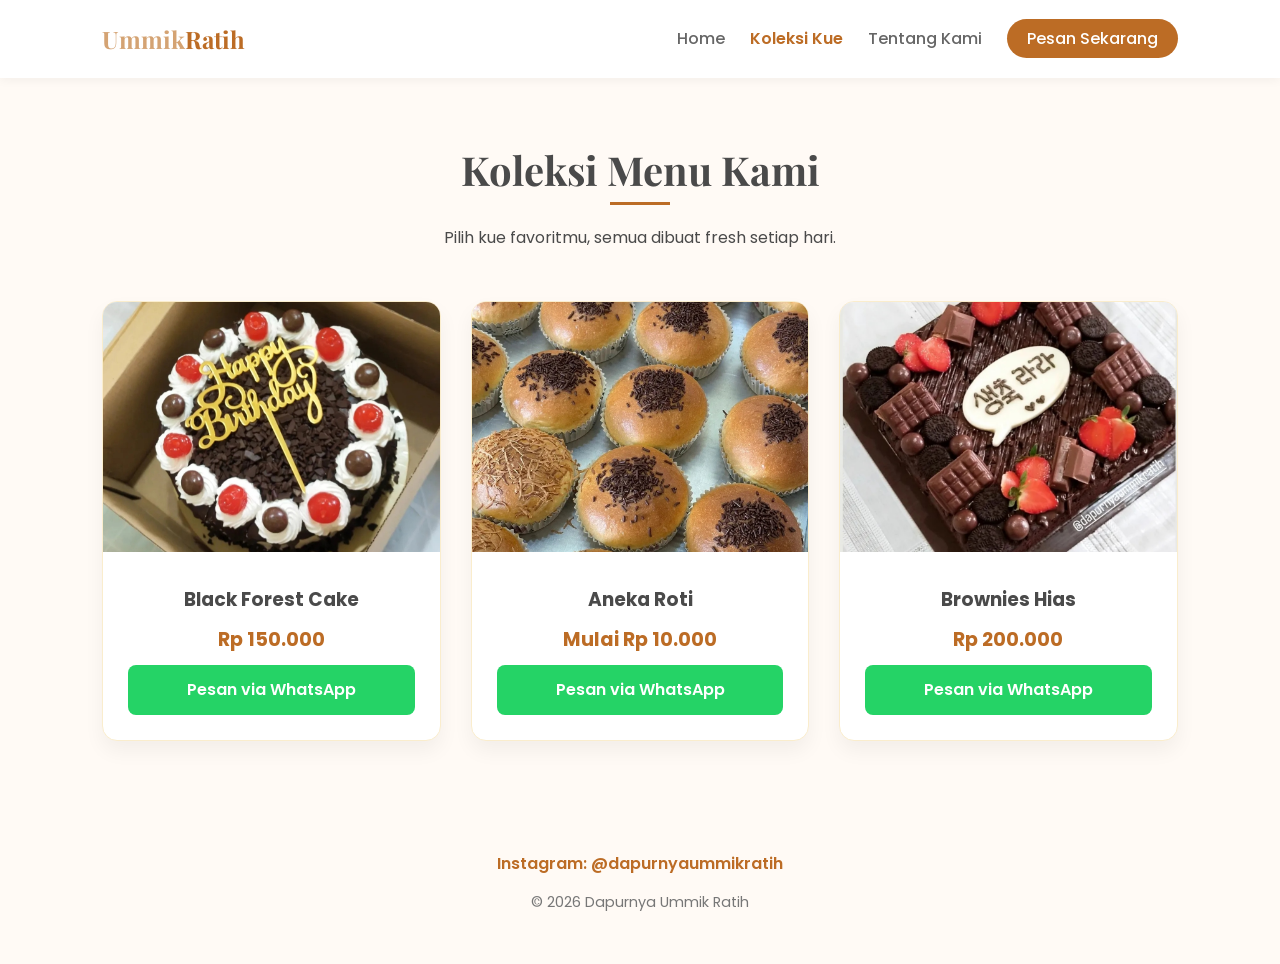
==== MenuMIC.html @ d7e81b3b "Enhance MenuMIC.html with footer updates Added social media link and back-to-top button." ====
<!DOCTYPE html>
<html lang="id">
<head>
    <meta charset="UTF-8">
    <meta name="viewport" content="width=device-width, initial-scale=1.0">
    <title>Koleksi Menu | Dapurnya Ummik ratih</title>
    <meta name="description" content="Dapurnya Ummik ratih - Menyediakan berbagai kue basah, brownies hias, dan roti sobek premium. Fresh setiap hari dan menerima pesanan custom.">
    <meta name="keywords" content="kue brownies, roti sobek, kue basah, dapurnya ummik ratih, toko kue online">
    <link rel="stylesheet" href="StyleMIC.css">
    <link href="https://fonts.googleapis.com/css2?family=Playfair+Display:wght@700&family=Poppins:wght@300;400;600&display=swap" rel="stylesheet">
</head>
<body>

    <header>
        <nav class="navbar">
            <div class="logo">Ummik<span>Ratih</span></div>
            <ul class="nav-links">
                <li><a href="index.html">Home</a></li>
                <li><a href="MenuMIC.html" style="color: #bc6c25; font-weight: 600;">Koleksi Kue</a></li>
                <li><a href="TentangMIC.html">Tentang Kami</a></li>
                <li><a href="#" class="btn-contact">Pesan Sekarang</a></li>
            </ul>
        </nav>
    </header>

    <main class="katalog-page">
        <section class="katalog-header">
            <h2>Koleksi Menu Kami</h2>
            <div class="underline"></div>
            <p>Pilih kue favoritmu, semua dibuat fresh setiap hari.</p>
        </section>
        
        <div class="menu-grid">
            <div class="menu-card">
                <div class="card-img">
                    <img src="kue2.jpeg" alt="Black Forest Cake">
                </div>
                <div class="menu-info">
                    <h3>Black Forest Cake</h3>
                    <span class="price">Rp 150.000</span>
                    <a href="#" class="btn-wa">Pesan via WhatsApp</a>
                </div>
            </div>

            <div class="menu-card">
                <div class="card-img">
                    <img src="kue1.jpeg" alt="Aneka Roti">
                </div>
                <div class="menu-info">
                    <h3>Aneka Roti</h3>
                    <span class="price">Mulai Rp 10.000</span>
                    <a href="#" class="btn-wa">Pesan via WhatsApp</a>
                </div>
            </div>

            <div class="menu-card">
                <div class="card-img">
                    <img src="kue3.jpeg" alt="Brownies Hias">
                </div>
                <div class="menu-info">
                    <h3>Brownies Hias</h3>
                    <span class="price">Rp 200.000</span>
                    <a href="#" class="btn-wa">Pesan via WhatsApp</a>
                </div>
            </div>
        </div>
    </main>

    <footer style="text-align: center; padding: 50px; color: #777;">
        <div class="footer-sosmed">
            <a href="https://www.instagram.com/dapurnyaummikratih/" target="_blank" style="color: #bc6c25; text-decoration: none; font-weight: 600;">
                Instagram: @dapurnyaummikratih
            </a>
        </div>
        <p style="margin-top: 15px; font-size: 0.9rem;">© 2026 Dapurnya Ummik Ratih</p>
    </footer>

    <a href="#" id="backToTop">↑</a>

<script src="MIC.js"></script>
</body>
</html>
---- StyleMIC.css ----
/* ==========================================
   DAPURNYA UMMIK RATIH - OFFICIAL STYLE
   ========================================== */

/* 1. RESET DASAR */
* {
    margin: 0;
    padding: 0;
    box-sizing: border-box;
}

body {
    font-family: 'Poppins', sans-serif;
    background-color: #fffaf5;
    color: #4a4a4a;
    line-height: 1.6;
    overflow-x: hidden;
}

/* 2. NAVIGASI (Sangat Penting untuk HP) */
.navbar {
    display: flex;
    justify-content: space-between;
    align-items: center;
    padding: 20px 8%;
    background-color: #fff;
    box-shadow: 0 2px 10px rgba(0,0,0,0.05);
    position: sticky;
    top: 0;
    z-index: 1000;
}

.logo {
    font-family: 'Playfair Display', serif;
    font-size: 24px;
    font-weight: bold;
    color: #d4a373;
}

.logo span {
    color: #bc6c25;
}

.nav-links {
    list-style: none;
    display: flex;
    align-items: center;
}

.nav-links li {
    margin-left: 25px;
}

.nav-links a {
    text-decoration: none;
    color: #666;
    font-weight: 500;
    transition: 0.3s;
}

.nav-links a:hover {
    color: #bc6c25;
}

.btn-contact {
    background-color: #bc6c25;
    color: white !important;
    padding: 8px 20px;
    border-radius: 25px;
}

/* 3. HERO SECTION (HOME) */
.hero {
    display: flex;
    align-items: center;
    justify-content: space-between;
    padding: 50px 8%;
    min-height: 85vh;
}

.hero-content {
    flex: 1;
    padding-right: 50px;
}

.hero-content h1 {
    font-family: 'Playfair Display', serif;
    font-size: 3.5rem;
    color: #2d2d2d;
    margin-bottom: 20px;
    line-height: 1.2;
}

.hero-content p {
    font-size: 1.1rem;
    margin-bottom: 30px;
    color: #777;
}

.btn-primary {
    text-decoration: none;
    background-color: #bc6c25;
    color: white;
    padding: 12px 30px;
    border-radius: 5px;
    margin-right: 15px;
    display: inline-block;
    transition: 0.3s;
}

.btn-secondary {
    text-decoration: none;
    color: #bc6c25;
    border: 1px solid #bc6c25;
    padding: 12px 30px;
    border-radius: 5px;
    display: inline-block;
}

.hero-image img {
    width: 100%;
    max-width: 450px;
    border-radius: 30% 70% 70% 30% / 30% 30% 70% 70%;
    box-shadow: 15px 15px 0px #faedcd;
}

/* 4. KATALOG MENU */
.katalog-page { padding: 60px 8%; }
.katalog-header { text-align: center; margin-bottom: 50px; }
.katalog-header h2 { font-family: 'Playfair Display', serif; font-size: 2.5rem; }
.underline { width: 60px; height: 3px; background-color: #bc6c25; margin: 0 auto 20px; }

.menu-grid {
    display: grid;
    grid-template-columns: repeat(auto-fit, minmax(280px, 1fr));
    gap: 30px;
}

.menu-card {
    background: #fff;
    border-radius: 15px;
    overflow: hidden;
    box-shadow: 0 10px 20px rgba(0,0,0,0.05);
    border: 1px solid #faedcd;
    transition: 0.3s;
}

.menu-card:hover { transform: translateY(-8px); }

.card-img img { width: 100%; height: 250px; object-fit: cover; }

.menu-info { padding: 25px; text-align: center; }
.price { display: block; font-size: 1.2rem; font-weight: bold; color: #bc6c25; margin: 10px 0; }

.btn-wa {
    display: block;
    background-color: #25d366;
    color: white;
    text-decoration: none;
    padding: 12px;
    border-radius: 8px;
    font-weight: 600;
    transition: 0.3s;
}

/* 5. PESAN SEKARANG & KONTAK */
.order-page { padding: 60px 8%; text-align: center; }
.steps-grid { display: grid; grid-template-columns: repeat(auto-fit, minmax(200px, 1fr)); gap: 20px; margin: 40px 0; }
.step-card { padding: 25px; background: #fff; border-radius: 15px; border: 1px solid #faedcd; }
.step-number { background: #bc6c25; color: #fff; width: 35px; height: 35px; border-radius: 50%; display: inline-block; line-height: 35px; font-weight: bold; margin-bottom: 15px; }

.contact-box { background-color: #fefae0; padding: 40px; border-radius: 20px; margin-top: 40px; }
.wa-large-btn {
    display: inline-block;
    background-color: #25d366;
    color: #fff;
    text-decoration: none;
    padding: 15px 40px;
    border-radius: 50px;
    font-weight: 600;
    margin: 20px 0;
}

/* 6. BACK TO TOP & FOOTER */
#backToTop {
    position: fixed;
    bottom: 25px;
    right: 25px;
    background-color: #bc6c25;
    color: white;
    width: 45px;
    height: 45px;
    border-radius: 50%;
    display: none;
    justify-content: center;
    align-items: center;
    text-decoration: none;
    z-index: 1000;
}

.footer-sosmed a { color: #bc6c25; text-decoration: none; font-weight: 600; margin: 0 10px; }

/* 7. RESPONSIVE MOBILE (KHUSUS HP) */
@media (max-width: 768px) {
    .navbar {
        flex-direction: column;
        padding: 15px 5%;
    }
    
    .nav-links {
        display: flex; /* Menu tetap muncul */
        margin-top: 15px;
        flex-wrap: wrap;
        justify-content: center;
    }
    
    .nav-links li {
        margin: 5px 10px;
    }
    
    .hero {
        flex-direction: column-reverse;
        text-align: center;
        padding: 30px 5%;
    }
    
    .hero-content {
        padding-right: 0;
        margin-top: 30px;
    }
    
    .hero-content h1 {
        font-size: 2.2rem;
    }
    
    .hero-image img {
        max-width: 300px;
    }
}
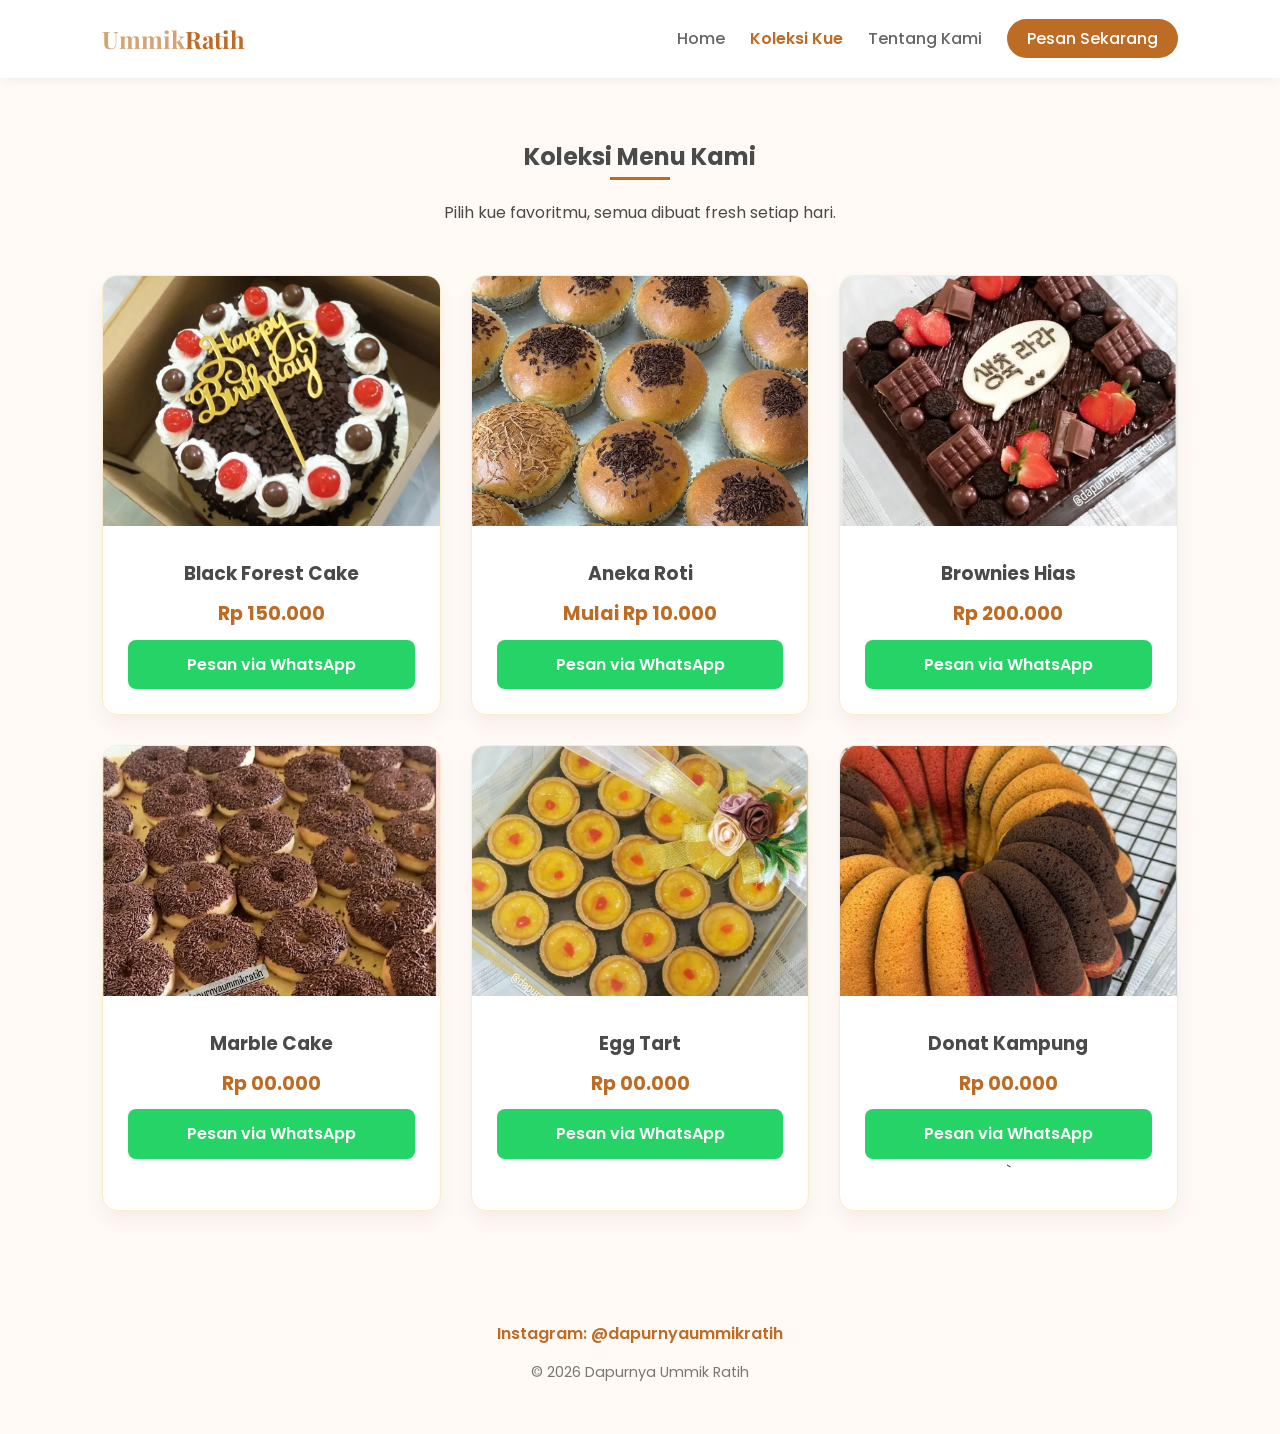
==== commit a3b80cb6: "Add new menu items to MenuMIC.html Added new menu items including Marble Cake, Egg Tart, and Donat K" ====
--- a/MenuMIC.html
+++ b/MenuMIC.html
@@ -18,7 +18,7 @@
                 <li><a href="index.html">Home</a></li>
                 <li><a href="MenuMIC.html" style="color: #bc6c25; font-weight: 600;">Koleksi Kue</a></li>
                 <li><a href="TentangMIC.html">Tentang Kami</a></li>
-                <li><a href="#" class="btn-contact">Pesan Sekarang</a></li>
+                <li><a href="PesanMIC.html" class="btn-contact">Pesan Sekarang</a></li>
             </ul>
         </nav>
     </header>
@@ -63,6 +63,40 @@
                     <a href="#" class="btn-wa">Pesan via WhatsApp</a>
                 </div>
             </div>
+            
+            <div class="menu-card">
+               <div class="card-img">
+                   <img src="kue4.jpeg" alt="Marble Cake">
+               </div>
+                <div class="menu-info">
+                    <h3>Marble Cake</h3>
+                    <span class="price">Rp 00.000</span>
+                    <a href="#" class="btn-wa">Pesan via WhatsApp</a>
+                </div>
+            </div>
+
+            <div class="menu-card">
+                <div class="card-img">
+                    <img src="kue5.jpeg" alt="Egg Tart">
+                </div>
+                <div class="menu-info">
+                    <h3>Egg Tart</h3>
+                    <span class="price">Rp 00.000</span>
+                    <a href="#" class="btn-wa">Pesan via WhatsApp</a>
+                </div>
+            </div>
+
+            <div class="menu-card">
+                <div class="card-img">
+                    <img src="kue6.jpeg" alt="Donat Kampung">
+                </div>
+                <div class="menu-info">
+                    <h3>Donat Kampung</h3>
+                    <span class="price">Rp 00.000</span>
+                    <a href="#" class="btn-wa">Pesan via WhatsApp</a>
+            `   </div>
+            </div>
+            
         </div>
     </main>
 
--- a/StyleMIC.css
+++ b/StyleMIC.css
@@ -1,5 +1,5 @@
 /* ==========================================
-   DAPURNYA UMMIK RATIH - OFFICIAL STYLE
+   DAPURNYA UMMIK RATIH - OFFICIAL STYLE (FINAL)
    ========================================== */
 
 /* 1. RESET DASAR */
@@ -17,7 +17,7 @@
     overflow-x: hidden;
 }
 
-/* 2. NAVIGASI (Sangat Penting untuk HP) */
+/* 2. NAVIGASI */
 .navbar {
     display: flex;
     justify-content: space-between;
@@ -37,9 +37,7 @@
     color: #d4a373;
 }
 
-.logo span {
-    color: #bc6c25;
-}
+.logo span { color: #bc6c25; }
 
 .nav-links {
     list-style: none;
@@ -47,9 +45,7 @@
     align-items: center;
 }
 
-.nav-links li {
-    margin-left: 25px;
-}
+.nav-links li { margin-left: 25px; }
 
 .nav-links a {
     text-decoration: none;
@@ -58,15 +54,14 @@
     transition: 0.3s;
 }
 
-.nav-links a:hover {
-    color: #bc6c25;
-}
+.nav-links a:hover { color: #bc6c25; }
 
 .btn-contact {
     background-color: #bc6c25;
     color: white !important;
     padding: 8px 20px;
     border-radius: 25px;
+    text-decoration: none;
 }
 
 /* 3. HERO SECTION (HOME) */
@@ -78,40 +73,19 @@
     min-height: 85vh;
 }
 
-.hero-content {
-    flex: 1;
-    padding-right: 50px;
-}
+.hero-content { flex: 1; padding-right: 50px; }
 
 .hero-content h1 {
     font-family: 'Playfair Display', serif;
     font-size: 3.5rem;
     color: #2d2d2d;
     margin-bottom: 20px;
-    line-height: 1.2;
-}
-
-.hero-content p {
-    font-size: 1.1rem;
-    margin-bottom: 30px;
-    color: #777;
 }
 
 .btn-primary {
     text-decoration: none;
     background-color: #bc6c25;
     color: white;
-    padding: 12px 30px;
-    border-radius: 5px;
-    margin-right: 15px;
-    display: inline-block;
-    transition: 0.3s;
-}
-
-.btn-secondary {
-    text-decoration: none;
-    color: #bc6c25;
-    border: 1px solid #bc6c25;
     padding: 12px 30px;
     border-radius: 5px;
     display: inline-block;
@@ -124,10 +98,64 @@
     box-shadow: 15px 15px 0px #faedcd;
 }
 
-/* 4. KATALOG MENU */
+/* 4. STYLING HALAMAN TENTANG KAMI (REFIXED) */
+.about-container {
+    padding: 80px 8%;
+}
+
+.about-grid {
+    display: flex;
+    align-items: center;
+    gap: 60px;
+    flex-wrap: wrap;
+}
+
+.about-image {
+    flex: 1;
+    min-width: 300px;
+}
+
+.about-image img {
+    width: 100%;
+    border-radius: 20px;
+    box-shadow: -20px 20px 0px #faedcd;
+}
+
+.about-text {
+    flex: 1;
+    min-width: 300px;
+}
+
+.about-text h3 {
+    color: #bc6c25;
+    text-transform: uppercase;
+    letter-spacing: 2px;
+    font-size: 0.9rem;
+    margin-bottom: 10px;
+}
+
+.about-text h2 {
+    font-family: 'Playfair Display', serif;
+    font-size: 2.8rem;
+    color: #2d2d2d;
+    margin-bottom: 25px;
+}
+
+.about-features {
+    display: flex;
+    gap: 30px;
+    margin: 30px 0;
+}
+
+.feature-item strong {
+    display: block;
+    color: #bc6c25;
+    font-size: 1.1rem;
+}
+
+/* 5. KATALOG MENU */
 .katalog-page { padding: 60px 8%; }
 .katalog-header { text-align: center; margin-bottom: 50px; }
-.katalog-header h2 { font-family: 'Playfair Display', serif; font-size: 2.5rem; }
 .underline { width: 60px; height: 3px; background-color: #bc6c25; margin: 0 auto 20px; }
 
 .menu-grid {
@@ -146,9 +174,7 @@
 }
 
 .menu-card:hover { transform: translateY(-8px); }
-
 .card-img img { width: 100%; height: 250px; object-fit: cover; }
-
 .menu-info { padding: 25px; text-align: center; }
 .price { display: block; font-size: 1.2rem; font-weight: bold; color: #bc6c25; margin: 10px 0; }
 
@@ -160,16 +186,15 @@
     padding: 12px;
     border-radius: 8px;
     font-weight: 600;
-    transition: 0.3s;
-}
-
-/* 5. PESAN SEKARANG & KONTAK */
+}
+
+/* 6. PESAN SEKARANG */
 .order-page { padding: 60px 8%; text-align: center; }
 .steps-grid { display: grid; grid-template-columns: repeat(auto-fit, minmax(200px, 1fr)); gap: 20px; margin: 40px 0; }
 .step-card { padding: 25px; background: #fff; border-radius: 15px; border: 1px solid #faedcd; }
 .step-number { background: #bc6c25; color: #fff; width: 35px; height: 35px; border-radius: 50%; display: inline-block; line-height: 35px; font-weight: bold; margin-bottom: 15px; }
 
-.contact-box { background-color: #fefae0; padding: 40px; border-radius: 20px; margin-top: 40px; }
+.contact-box { background-color: #fefae0; padding: 40px; border-radius: 20px; }
 .wa-large-btn {
     display: inline-block;
     background-color: #25d366;
@@ -178,10 +203,9 @@
     padding: 15px 40px;
     border-radius: 50px;
     font-weight: 600;
-    margin: 20px 0;
-}
-
-/* 6. BACK TO TOP & FOOTER */
+}
+
+/* 7. FOOTER & BACK TO TOP */
 #backToTop {
     position: fixed;
     bottom: 25px;
@@ -200,40 +224,17 @@
 
 .footer-sosmed a { color: #bc6c25; text-decoration: none; font-weight: 600; margin: 0 10px; }
 
-/* 7. RESPONSIVE MOBILE (KHUSUS HP) */
+/* 8. RESPONSIVE MOBILE */
 @media (max-width: 768px) {
-    .navbar {
-        flex-direction: column;
-        padding: 15px 5%;
-    }
+    .navbar { flex-direction: column; padding: 15px 5%; }
+    .nav-links { display: flex; margin-top: 15px; flex-wrap: wrap; justify-content: center; }
+    .nav-links li { margin: 5px 10px; }
+    .hero { flex-direction: column-reverse; text-align: center; padding: 30px 5%; }
+    .hero-content h1 { font-size: 2.2rem; }
+    .hero-image img { max-width: 280px; }
     
-    .nav-links {
-        display: flex; /* Menu tetap muncul */
-        margin-top: 15px;
-        flex-wrap: wrap;
-        justify-content: center;
-    }
-    
-    .nav-links li {
-        margin: 5px 10px;
-    }
-    
-    .hero {
-        flex-direction: column-reverse;
-        text-align: center;
-        padding: 30px 5%;
-    }
-    
-    .hero-content {
-        padding-right: 0;
-        margin-top: 30px;
-    }
-    
-    .hero-content h1 {
-        font-size: 2.2rem;
-    }
-    
-    .hero-image img {
-        max-width: 300px;
-    }
-}
+    /* Responsif Tentang Kami */
+    .about-grid { flex-direction: column; text-align: center; }
+    .about-text h2 { font-size: 2rem; }
+    .about-features { justify-content: center; flex-direction: column; gap: 15px; }
+}
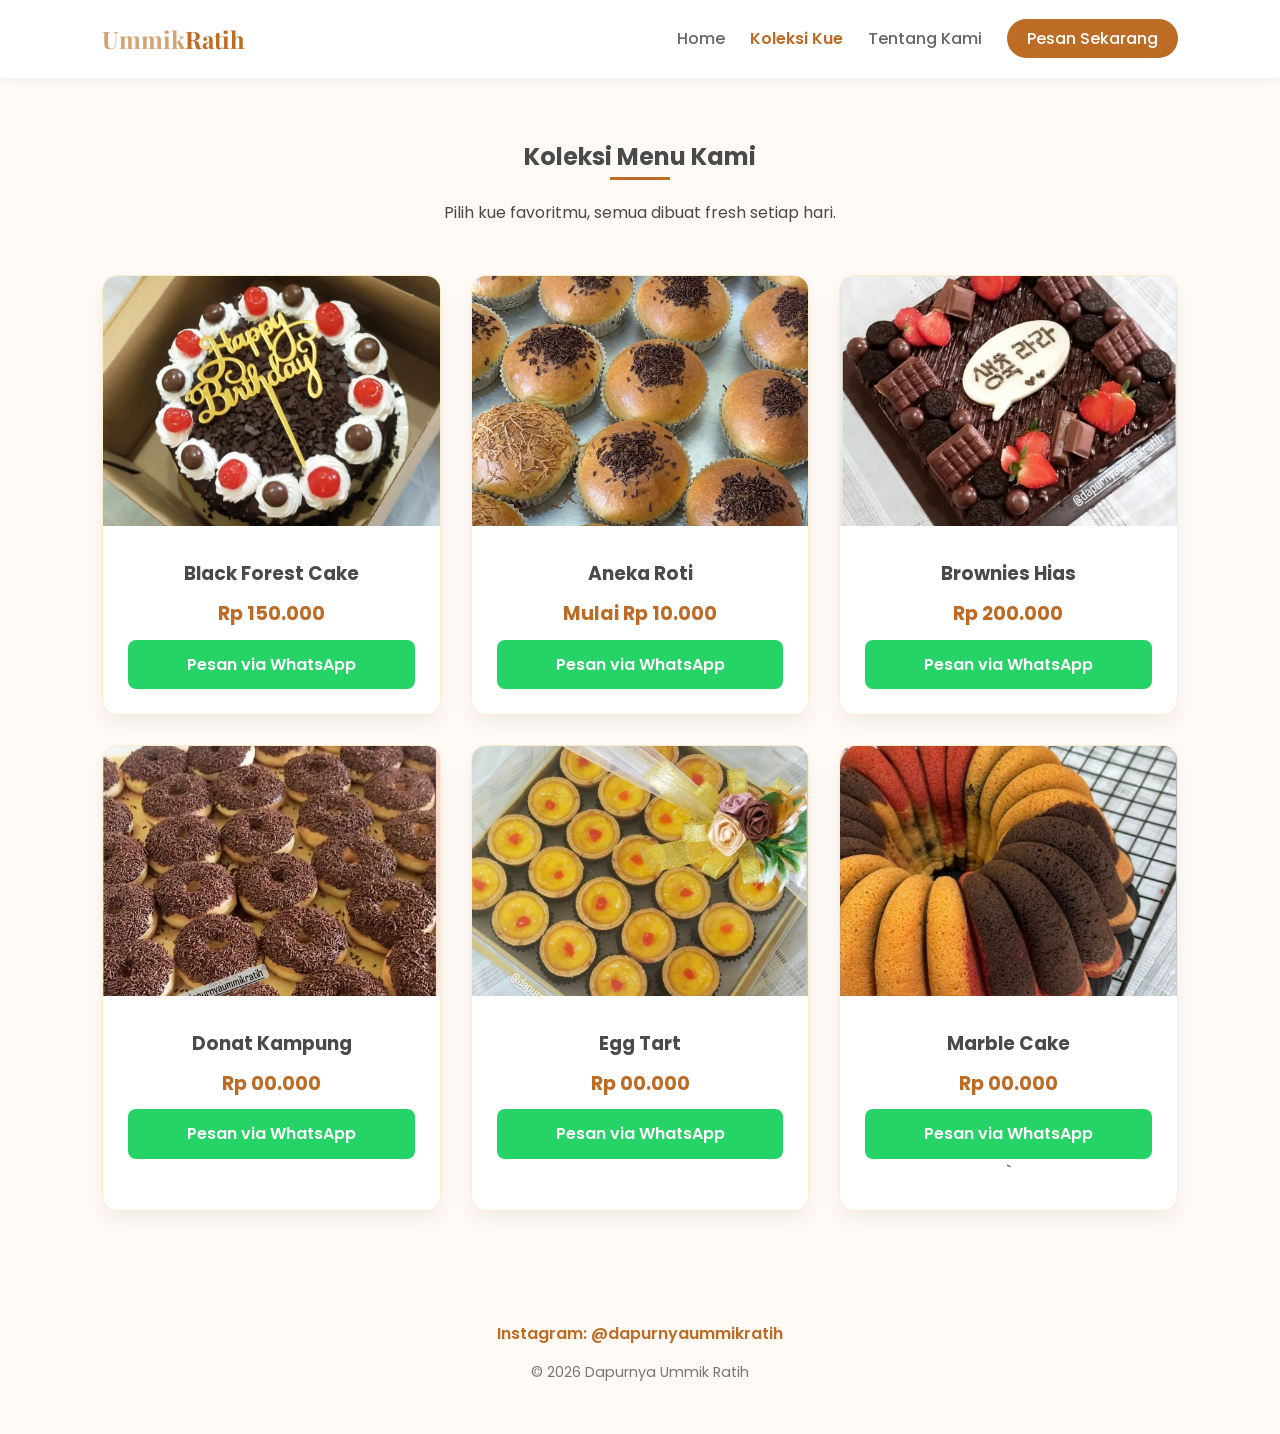
==== commit 71f8aa55: "Fix HTML formatting and structure in MenuMIC.html" ====
--- a/MenuMIC.html
+++ b/MenuMIC.html
@@ -66,10 +66,10 @@
             
             <div class="menu-card">
                <div class="card-img">
-                   <img src="kue4.jpeg" alt="Marble Cake">
+                   <img src="kue4.jpeg" alt="Donat Kampung">
                </div>
                 <div class="menu-info">
-                    <h3>Marble Cake</h3>
+                    <h3>Donat Kampung</h3>
                     <span class="price">Rp 00.000</span>
                     <a href="#" class="btn-wa">Pesan via WhatsApp</a>
                 </div>
@@ -88,10 +88,10 @@
 
             <div class="menu-card">
                 <div class="card-img">
-                    <img src="kue6.jpeg" alt="Donat Kampung">
+                    <img src="kue6.jpeg" alt="Marble Cake">
                 </div>
                 <div class="menu-info">
-                    <h3>Donat Kampung</h3>
+                    <h3>Marble Cake</h3>
                     <span class="price">Rp 00.000</span>
                     <a href="#" class="btn-wa">Pesan via WhatsApp</a>
             `   </div>
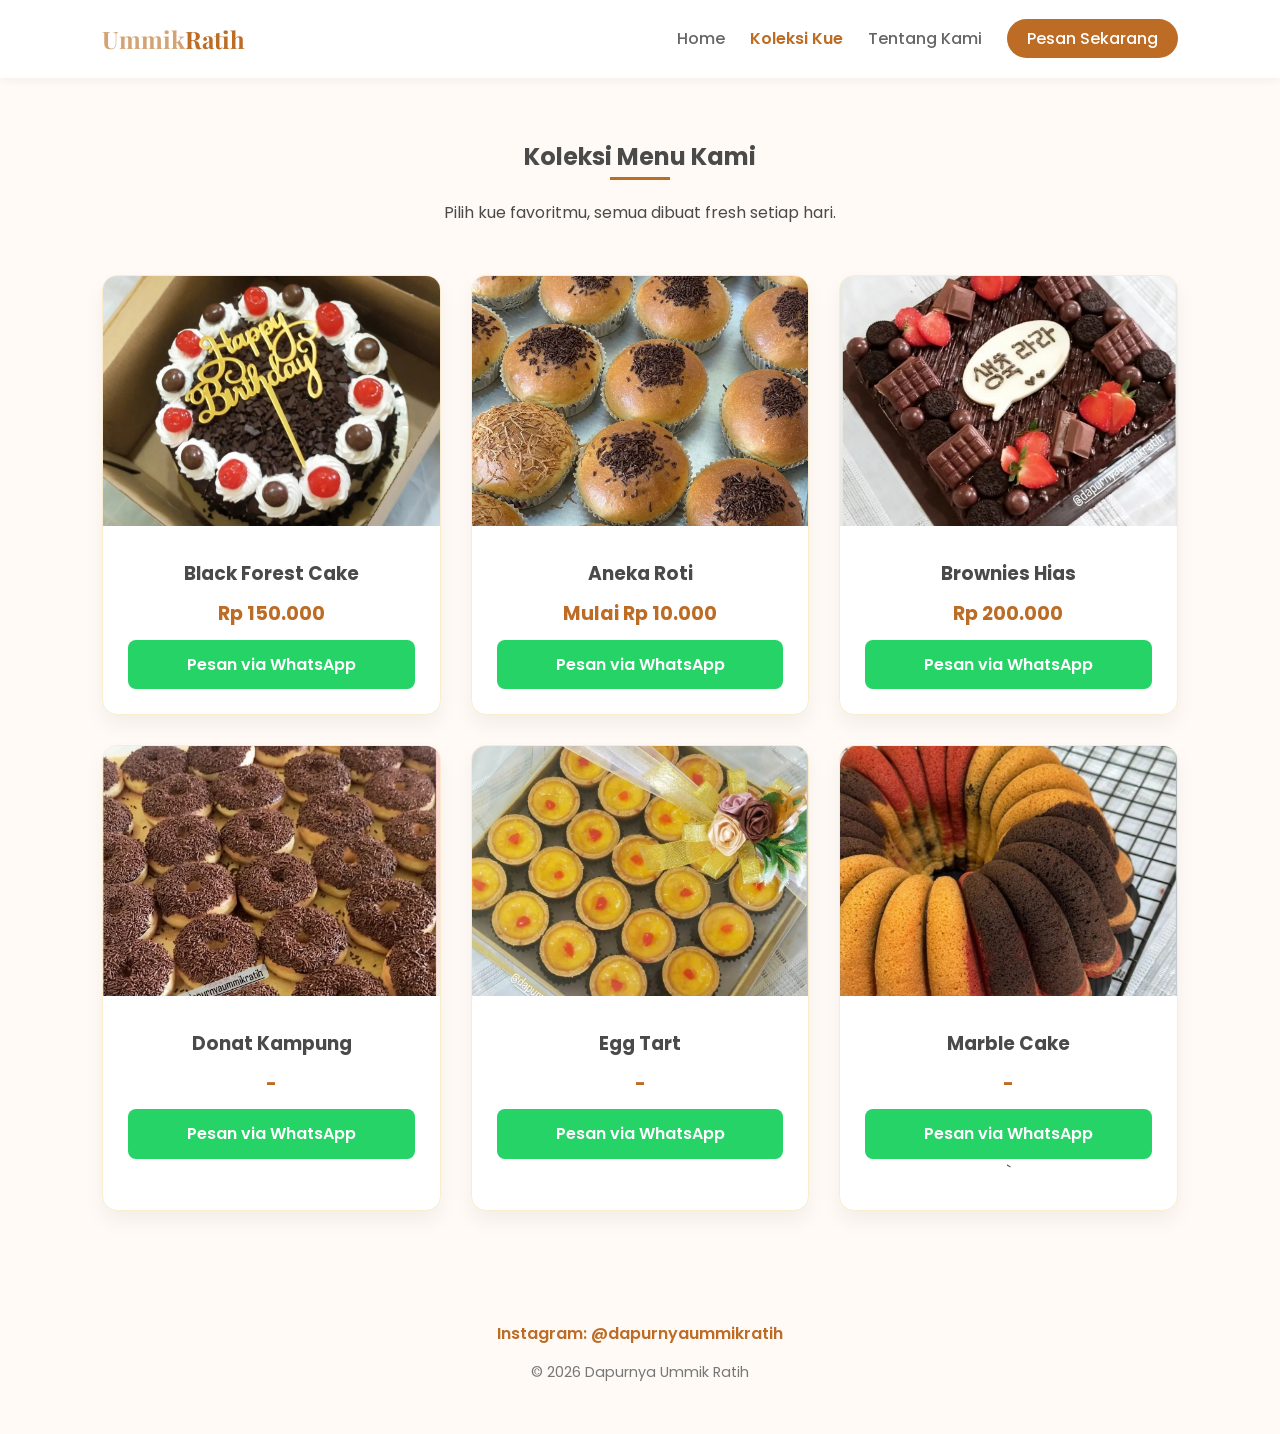
==== commit a7bdb4d7: "Fix HTML formatting and update menu items" ====
--- a/MenuMIC.html
+++ b/MenuMIC.html
@@ -70,7 +70,7 @@
                </div>
                 <div class="menu-info">
                     <h3>Donat Kampung</h3>
-                    <span class="price">Rp 00.000</span>
+                    <span class="price">-</span>
                     <a href="#" class="btn-wa">Pesan via WhatsApp</a>
                 </div>
             </div>
@@ -81,7 +81,7 @@
                 </div>
                 <div class="menu-info">
                     <h3>Egg Tart</h3>
-                    <span class="price">Rp 00.000</span>
+                    <span class="price">-</span>
                     <a href="#" class="btn-wa">Pesan via WhatsApp</a>
                 </div>
             </div>
@@ -92,7 +92,7 @@
                 </div>
                 <div class="menu-info">
                     <h3>Marble Cake</h3>
-                    <span class="price">Rp 00.000</span>
+                    <span class="price">-</span>
                     <a href="#" class="btn-wa">Pesan via WhatsApp</a>
             `   </div>
             </div>
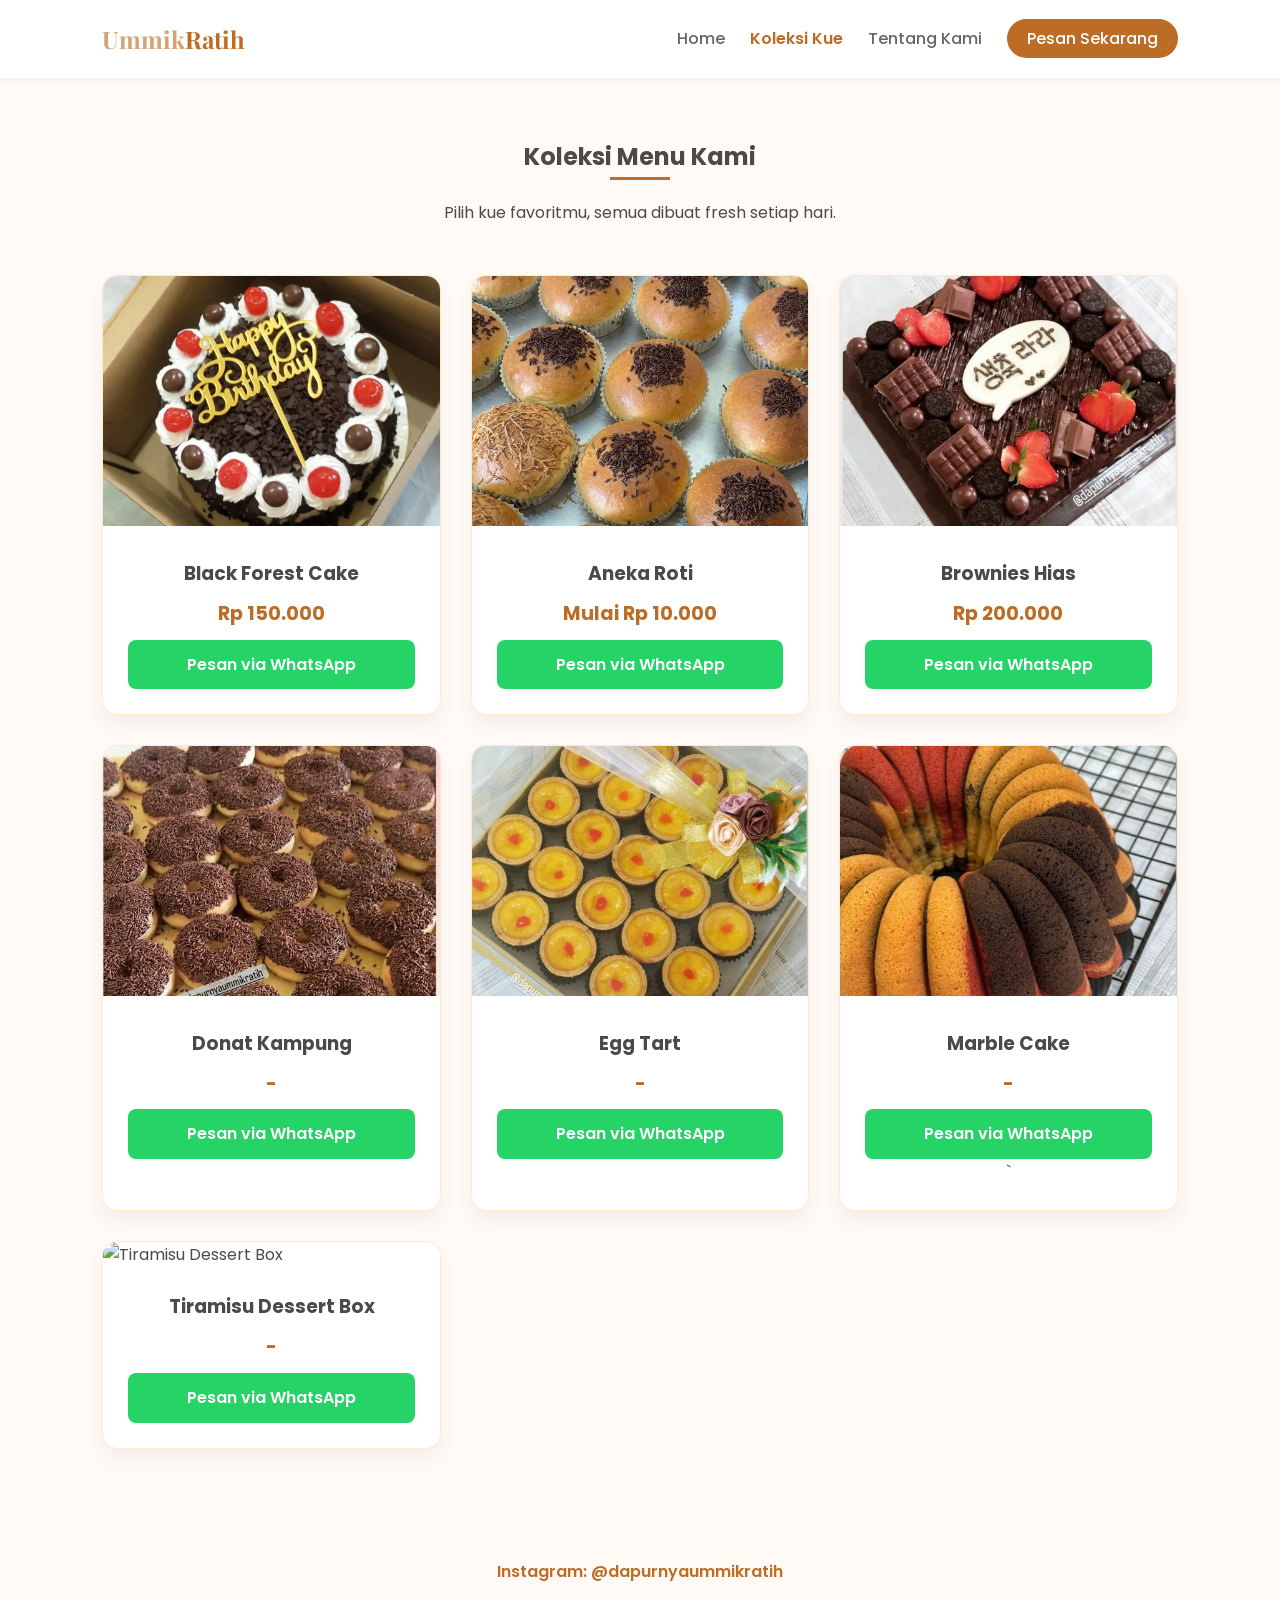
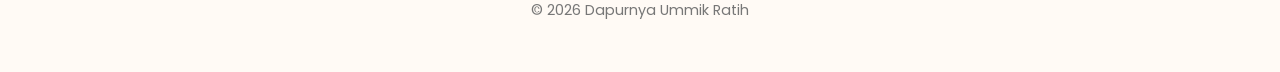
==== commit 52cda91d: "Fix HTML structure and add Tiramisu Dessert Box" ====
--- a/MenuMIC.html
+++ b/MenuMIC.html
@@ -96,6 +96,17 @@
                     <a href="#" class="btn-wa">Pesan via WhatsApp</a>
             `   </div>
             </div>
+
+            <div class="menu-card">
+                <div class="card-img">
+                    <img src="NAMA_FOTO_KAMU.jpeg" alt="Tiramisu Dessert Box">
+                </div>
+                <div class="menu-info">
+                    <h3>Tiramisu Dessert Box</h3>
+                    <span class="price">-</span>
+                    <a href="#" class="btn-wa">Pesan via WhatsApp</a>
+                </div>
+            </div>
             
         </div>
     </main>
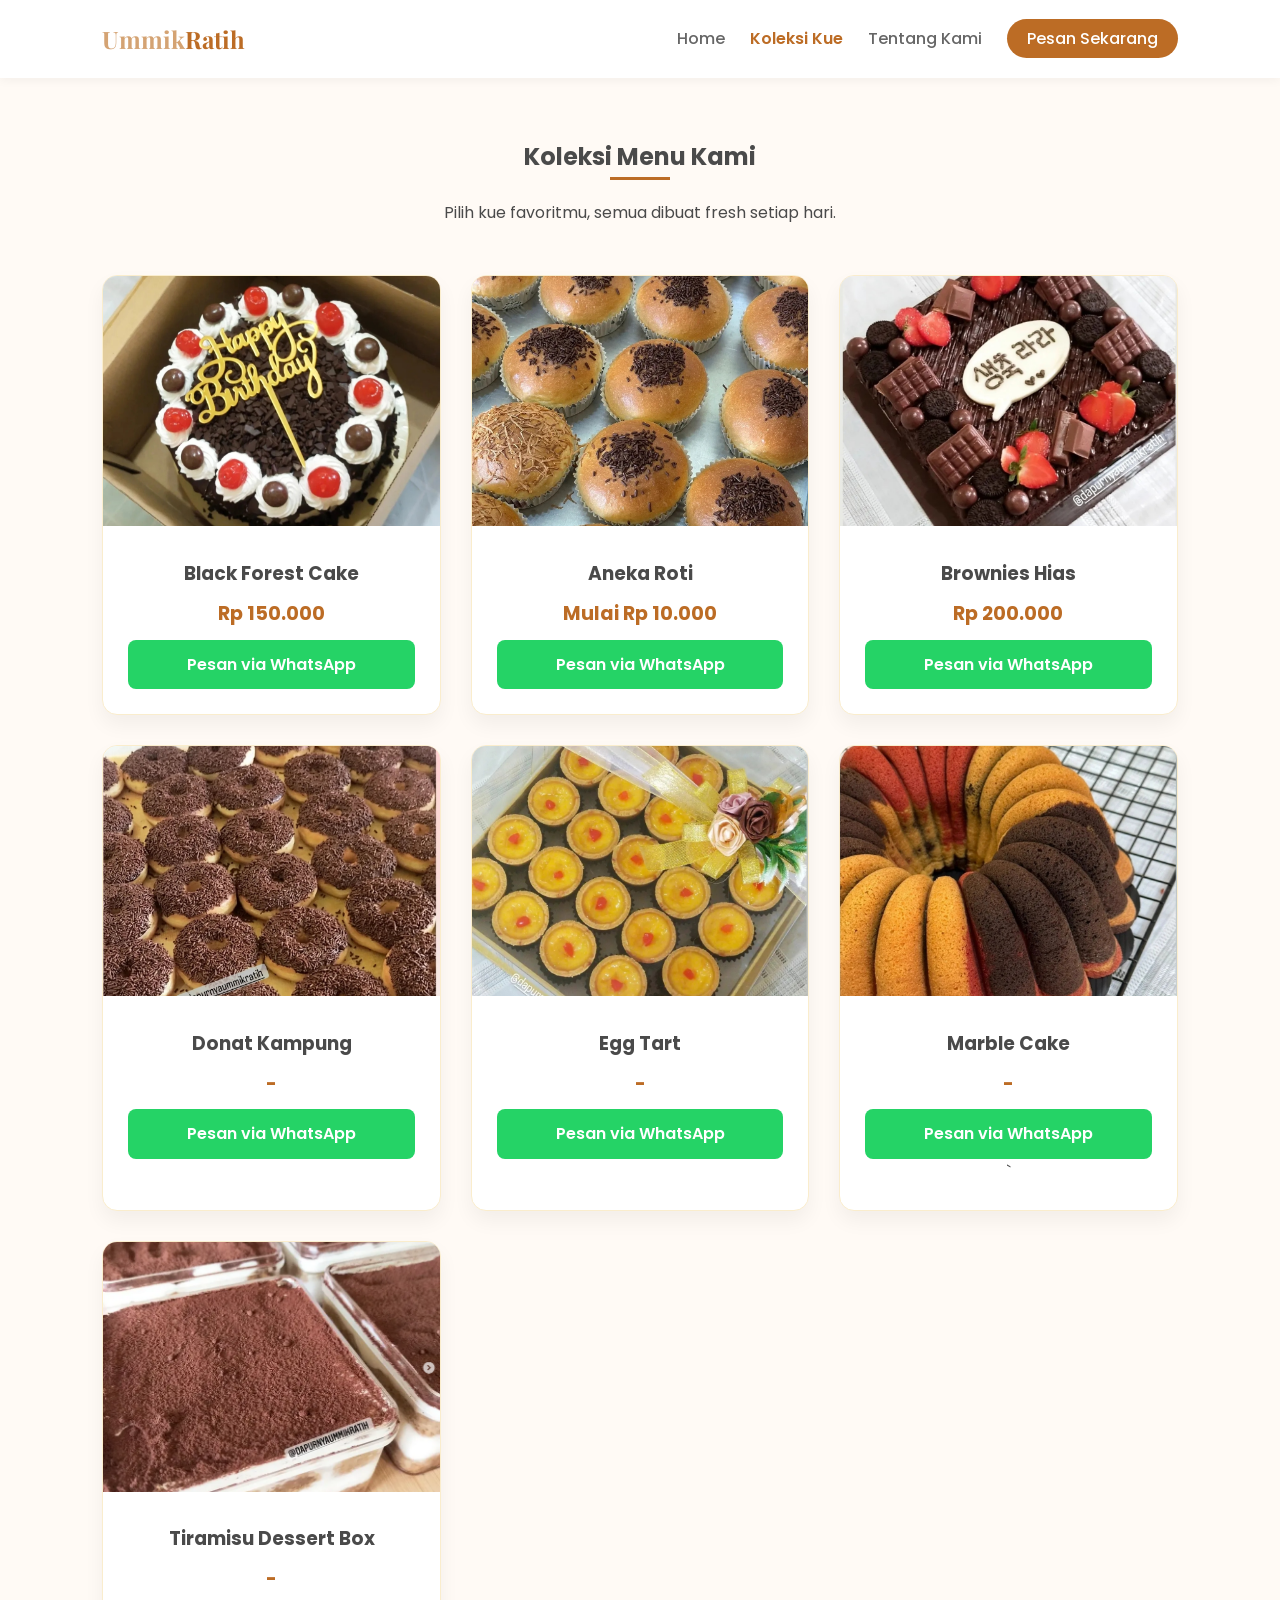
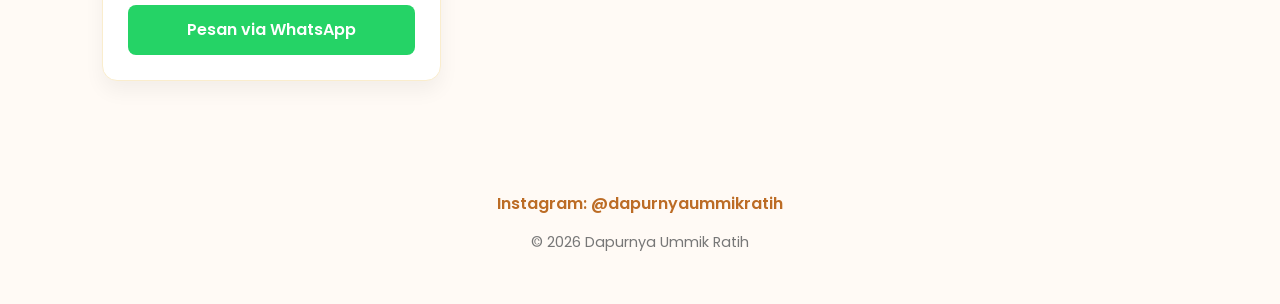
==== commit 8d0d3173: "Fix HTML encoding issues in MenuMIC.html" ====
--- a/MenuMIC.html
+++ b/MenuMIC.html
@@ -99,7 +99,7 @@
 
             <div class="menu-card">
                 <div class="card-img">
-                    <img src="NAMA_FOTO_KAMU.jpeg" alt="Tiramisu Dessert Box">
+                    <img src="kue7.png" alt="Tiramisu Dessert Box">
                 </div>
                 <div class="menu-info">
                     <h3>Tiramisu Dessert Box</h3>
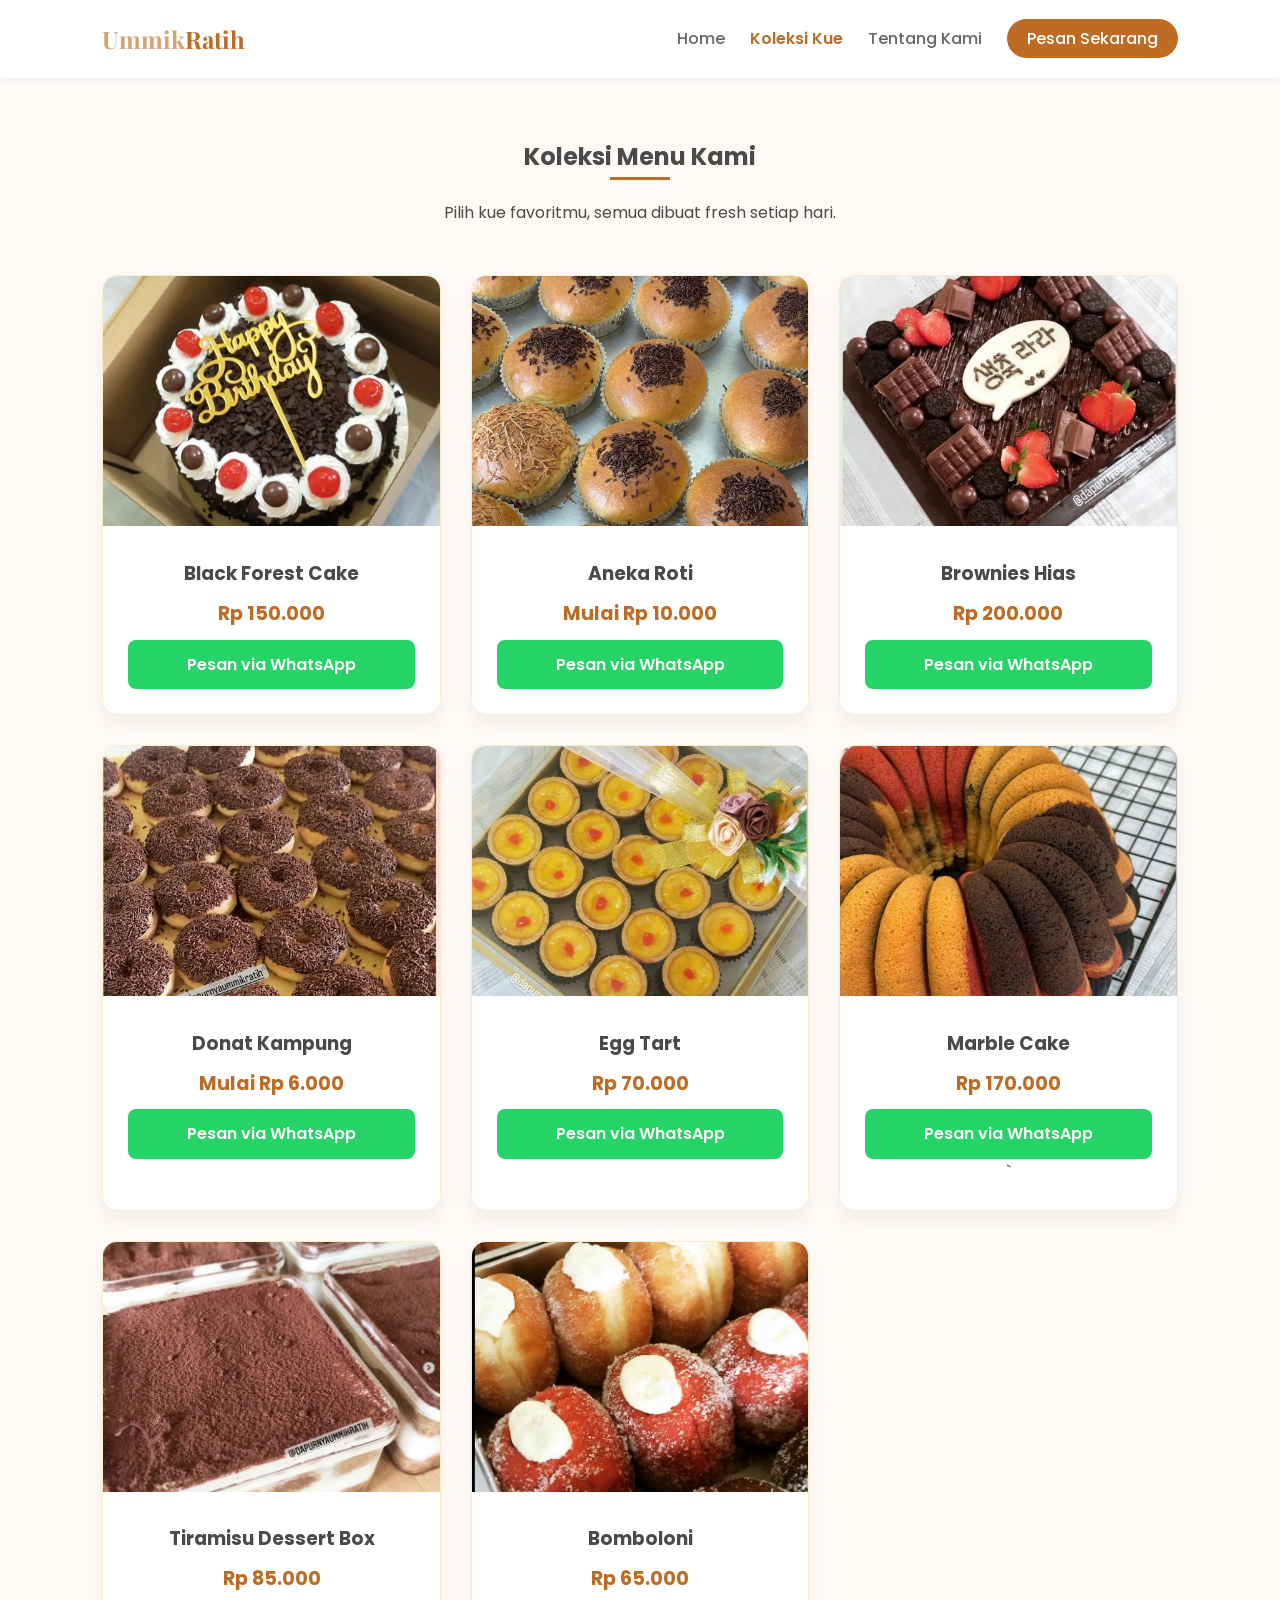
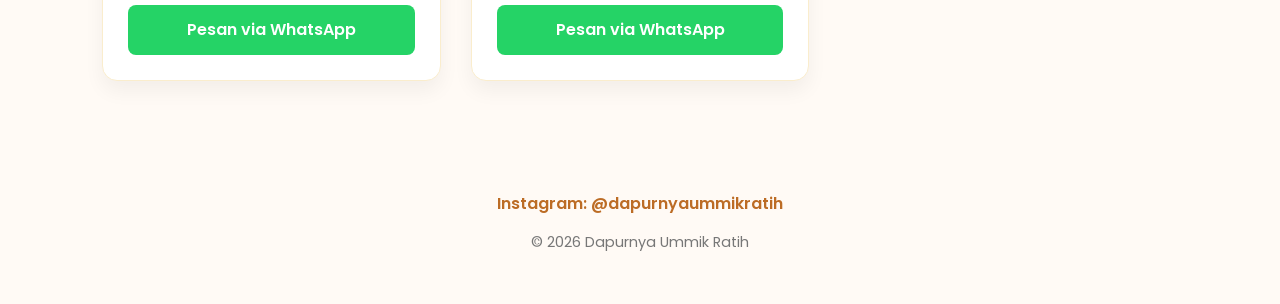
==== commit aa60aef9: "Revise menu items and prices in MenuMIC.html Updated menu items with new prices and added Bomboloni." ====
--- a/MenuMIC.html
+++ b/MenuMIC.html
@@ -70,7 +70,7 @@
                </div>
                 <div class="menu-info">
                     <h3>Donat Kampung</h3>
-                    <span class="price">-</span>
+                    <span class="price">Mulai Rp 6.000</span>
                     <a href="#" class="btn-wa">Pesan via WhatsApp</a>
                 </div>
             </div>
@@ -81,7 +81,7 @@
                 </div>
                 <div class="menu-info">
                     <h3>Egg Tart</h3>
-                    <span class="price">-</span>
+                    <span class="price">Rp 70.000</span>
                     <a href="#" class="btn-wa">Pesan via WhatsApp</a>
                 </div>
             </div>
@@ -92,7 +92,7 @@
                 </div>
                 <div class="menu-info">
                     <h3>Marble Cake</h3>
-                    <span class="price">-</span>
+                    <span class="price">Rp 170.000</span>
                     <a href="#" class="btn-wa">Pesan via WhatsApp</a>
             `   </div>
             </div>
@@ -103,10 +103,21 @@
                 </div>
                 <div class="menu-info">
                     <h3>Tiramisu Dessert Box</h3>
-                    <span class="price">-</span>
+                    <span class="price">Rp 85.000</span>
                     <a href="#" class="btn-wa">Pesan via WhatsApp</a>
                 </div>
             </div>
+
+            <div class="menu-card">
+                <div class="card-img">
+                    <img src="kue8.png" alt="Bomboloni">
+                </div>
+                <div class="menu-info">
+                    <h3>Bomboloni</h3>
+                    <span class="price">Rp 65.000</span>
+                    <a href="#" class="btn-wa">Pesan via WhatsApp</a>
+    </div>
+</div>
             
         </div>
     </main>
